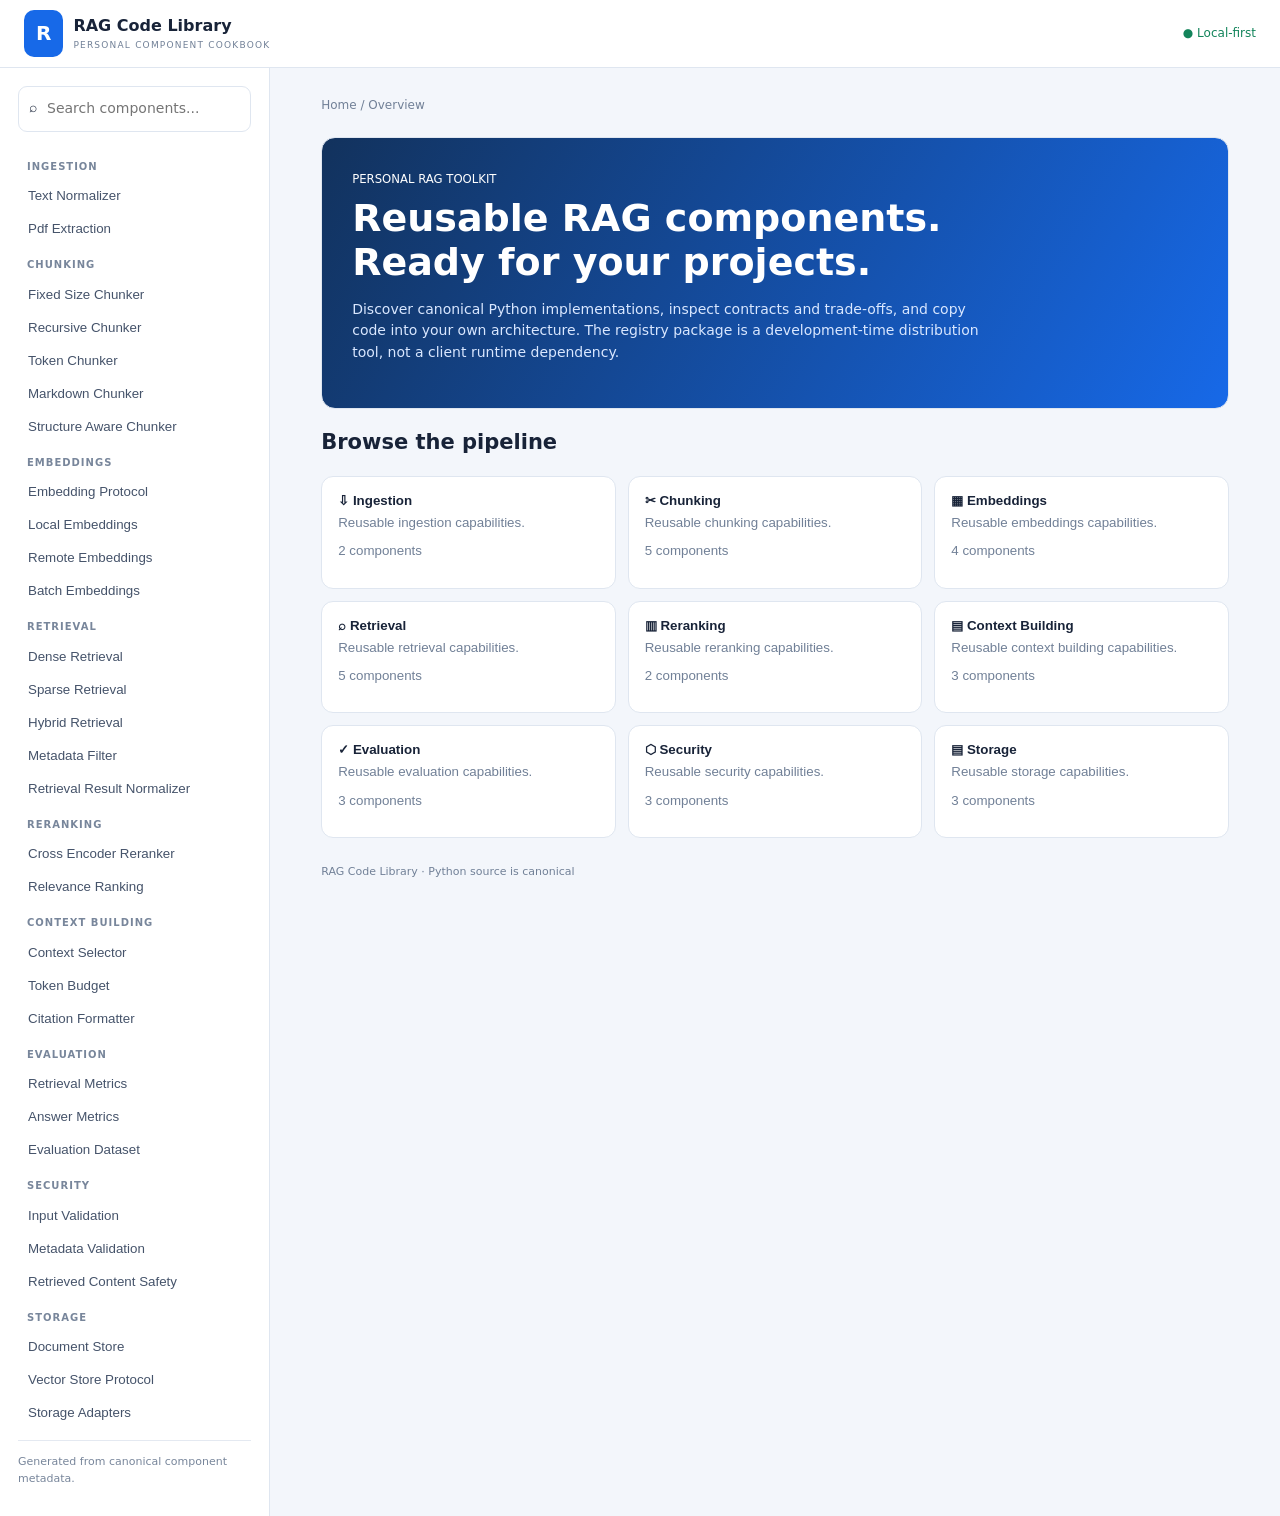
==== cookbook/index.html @ 1e541d45 "Initial commit: scaffold + Genesis adoption state" ====
<!doctype html>
<html lang="en">
<head>
<meta charset="utf-8"><meta name="viewport" content="width=device-width,initial-scale=1">
<meta name="description" content="Local RAG component cookbook"><title>RAG Code Library</title><link rel="stylesheet" href="style.css">
</head>
<body>
<header><div class="brand"><span class="mark">R</span><div><strong>RAG Code Library</strong><small>PERSONAL COMPONENT COOKBOOK</small></div></div><span class="local">● Local-first</span></header>
<div class="layout"><aside><label class="search"><span>⌕</span><input id="search" placeholder="Search components..."></label><nav id="nav"></nav><p class="aside-note">Generated from canonical component metadata.</p></aside>
<main><div class="crumb" id="crumb">Home / Overview</div><section id="content"></section><footer>RAG Code Library · Python source is canonical</footer></main></div>
<script src="data.js"></script><script src="script.js"></script>
</body></html>
---- cookbook/style.css ----
*{box-sizing:border-box}body{margin:0;background:#f3f6fb;color:#182338;font:14px/1.55 system-ui,-apple-system,Segoe UI,sans-serif}header{height:68px;background:#fff;border-bottom:1px solid #dfe6f0;display:flex;align-items:center;justify-content:space-between;padding:0 24px;position:sticky;top:0}.brand{display:flex;gap:10px;align-items:center}.mark{background:#1769e8;color:#fff;border-radius:10px;padding:8px 12px;font-weight:800;font-size:20px}.brand strong,.brand small{display:block}.brand strong{font-size:16px}.brand small{font-size:9px;letter-spacing:1.2px;color:#718097}.local{font-size:12px;color:#13845b}.layout{display:grid;grid-template-columns:270px minmax(0,1fr);min-height:calc(100vh - 68px)}aside{background:#fff;border-right:1px solid #dfe6f0;padding:18px;display:flex;flex-direction:column} .search{display:flex;gap:8px;padding:10px;border:1px solid #dfe6f0;border-radius:9px;margin-bottom:15px}.search input{border:0;outline:0;width:100%;font:inherit}nav{flex:1}nav button{display:block;text-align:left;width:100%;padding:9px 10px;border:0;background:transparent;border-radius:7px;color:#45536a;cursor:pointer}nav button:hover,nav button.active{background:#eaf2ff;color:#1769e8}.group{font-size:10px;text-transform:uppercase;letter-spacing:1px;color:#78869b;font-weight:800;padding:12px 9px 5px}.aside-note{border-top:1px solid #e4e9f1;padding-top:12px;color:#78869b;font-size:11px}main{padding:28px clamp(16px,4vw,54px);min-width:0}.crumb{font-size:12px;color:#718097;margin-bottom:22px}.hero,.panel,.component{background:#fff;border:1px solid #dfe6f0;border-radius:14px;padding:22px;margin-bottom:15px}.hero{background:linear-gradient(120deg,#12325d,#1769e8);color:white;padding:30px}.hero h1{font-size:clamp(25px,3vw,38px);line-height:1.15;margin:8px 0}.hero p{color:#d9e7ff;max-width:650px}.grid{display:grid;grid-template-columns:repeat(3,minmax(0,1fr));gap:12px}.card{background:#fff;border:1px solid #dfe6f0;border-radius:12px;padding:16px;text-align:left;cursor:pointer;color:inherit}.card:hover{border-color:#1769e8;transform:translateY(-1px)}.card strong{display:block;margin-bottom:7px}.muted{color:#718097}.tags{display:flex;flex-wrap:wrap;gap:6px;margin:12px 0}.tag{font-size:11px;background:#eef3fa;border-radius:5px;padding:4px 7px;color:#52627b}.tabs{display:flex;gap:5px;border-bottom:1px solid #dfe6f0;margin:18px 0}.tabs button{background:transparent;border:0;padding:10px 12px;cursor:pointer;color:#718097}.tabs button.active{color:#1769e8;border-bottom:2px solid #1769e8;font-weight:700}.codehead{display:flex;align-items:center;justify-content:space-between;gap:10px;background:#f7f9fc;border-bottom:1px solid #dfe6f0;padding:10px 13px}.codehead button{background:#1769e8;color:white;border:0;border-radius:7px;padding:7px 10px;cursor:pointer}pre{white-space:pre;overflow:auto;background:#fbfcfe;padding:16px;margin:0;font:12px/1.7 ui-monospace,SFMono-Regular,Consolas,monospace}.codebox{border:1px solid #dfe6f0;border-radius:10px;overflow:hidden}li{margin:5px 0}footer{padding:25px 0;color:#718097;font-size:11px}@media(max-width:850px){.layout{grid-template-columns:1fr}aside{border-right:0;border-bottom:1px solid #dfe6f0;max-height:300px}.grid{grid-template-columns:repeat(2,minmax(0,1fr))}}@media(max-width:560px){header{padding:0 12px}.grid{grid-template-columns:1fr}main{padding:18px 12px}.hero{padding:22px}}
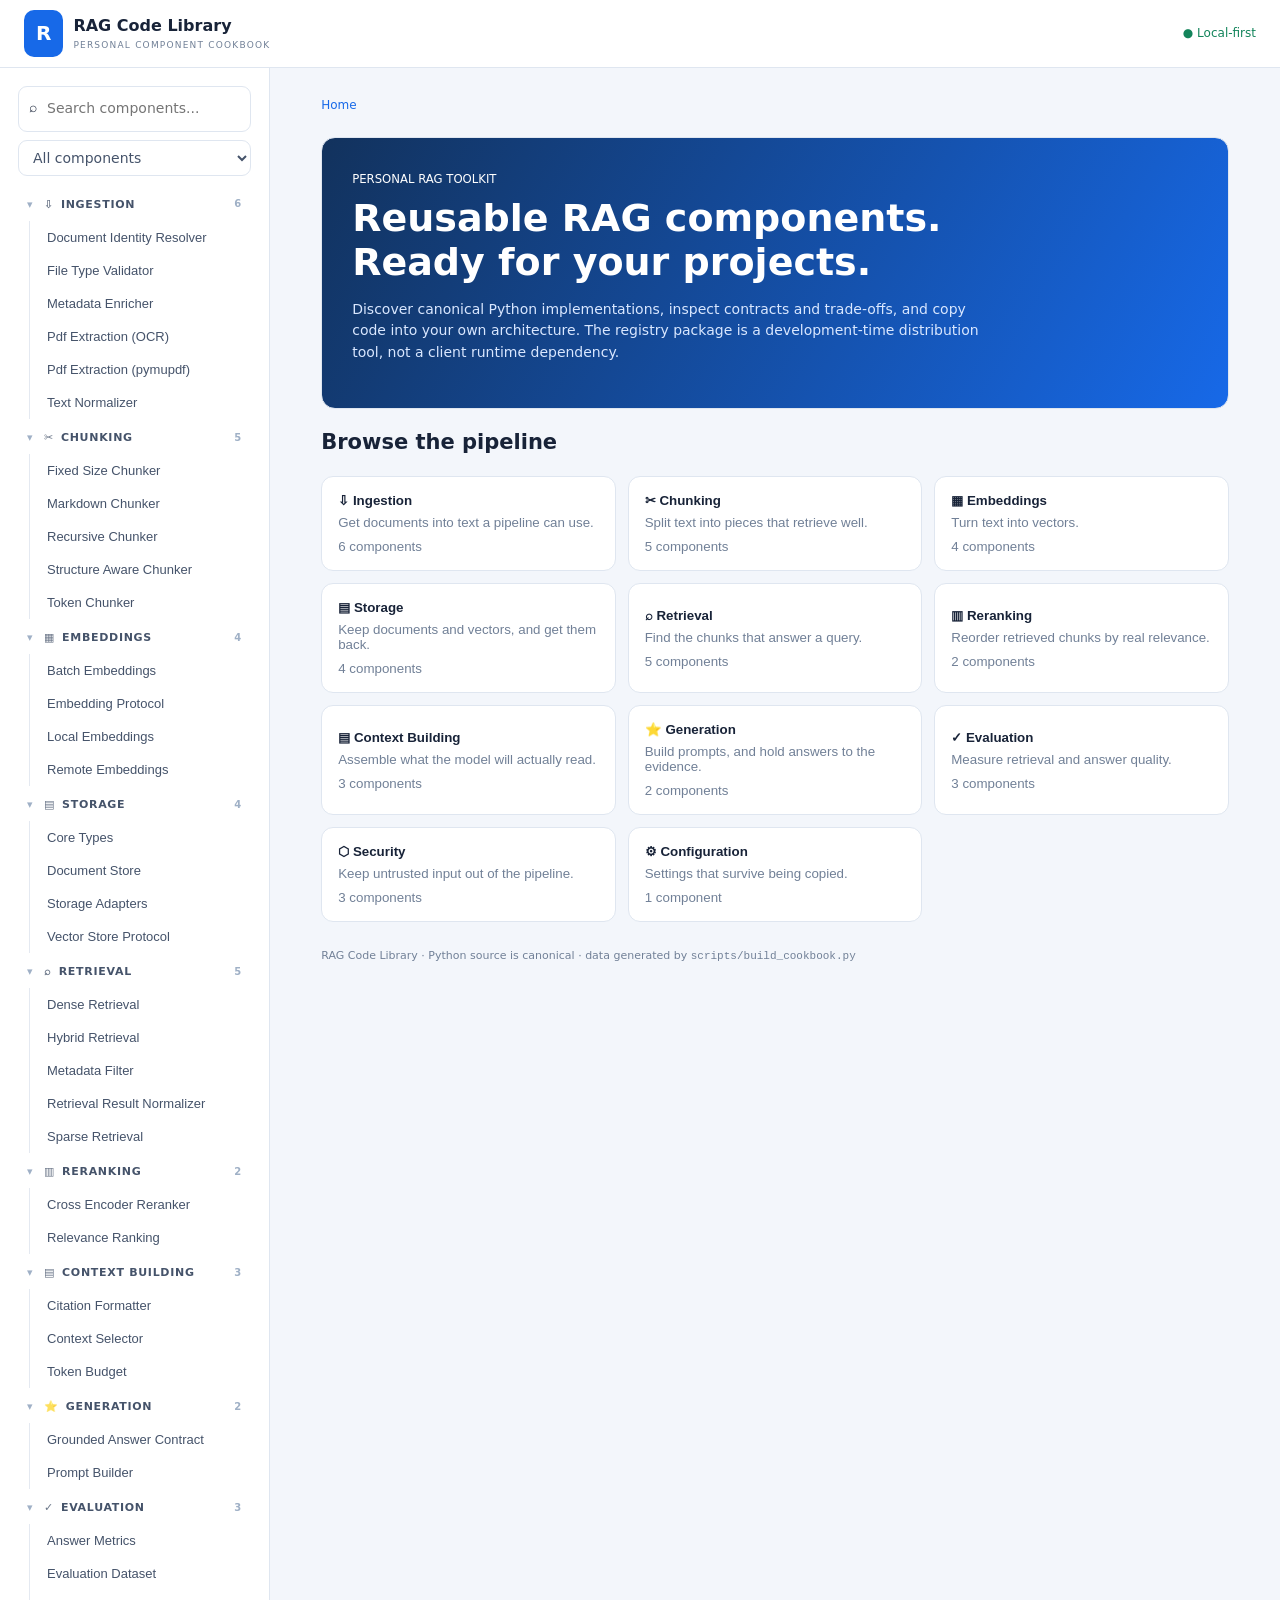
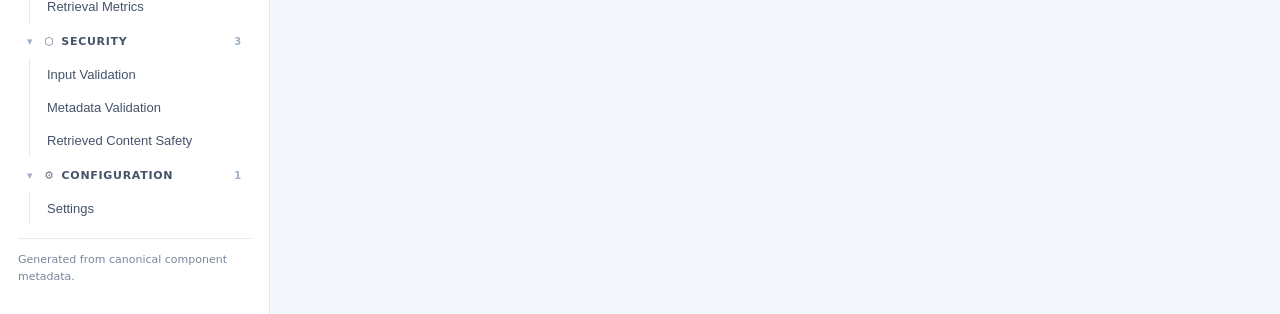
==== commit a8dd0d73: "Commit RAG Code Library v1: components, ragkit CLI, cookbook, verification evidence - 35 reusable RA" ====
--- a/cookbook/index.html
+++ b/cookbook/index.html
@@ -6,7 +6,7 @@
 </head>
 <body>
 <header><div class="brand"><span class="mark">R</span><div><strong>RAG Code Library</strong><small>PERSONAL COMPONENT COOKBOOK</small></div></div><span class="local">● Local-first</span></header>
-<div class="layout"><aside><label class="search"><span>⌕</span><input id="search" placeholder="Search components..."></label><nav id="nav"></nav><p class="aside-note">Generated from canonical component metadata.</p></aside>
-<main><div class="crumb" id="crumb">Home / Overview</div><section id="content"></section><footer>RAG Code Library · Python source is canonical</footer></main></div>
+<div class="layout"><aside><div class="tools"><label class="search"><span>&#8981;</span><input id="search" placeholder="Search components..."></label><select id="filter" aria-label="Filter components"></select></div><nav id="nav"></nav><p class="aside-note">Generated from canonical component metadata.</p></aside>
+<main><div class="crumb" id="crumb"></div><section id="content"></section><footer>RAG Code Library &middot; Python source is canonical &middot; data generated by <code>scripts/build_cookbook.py</code></footer></main></div>
 <script src="data.js"></script><script src="script.js"></script>
 </body></html>
--- a/cookbook/style.css
+++ b/cookbook/style.css
@@ -1 +1,52 @@
 *{box-sizing:border-box}body{margin:0;background:#f3f6fb;color:#182338;font:14px/1.55 system-ui,-apple-system,Segoe UI,sans-serif}header{height:68px;background:#fff;border-bottom:1px solid #dfe6f0;display:flex;align-items:center;justify-content:space-between;padding:0 24px;position:sticky;top:0}.brand{display:flex;gap:10px;align-items:center}.mark{background:#1769e8;color:#fff;border-radius:10px;padding:8px 12px;font-weight:800;font-size:20px}.brand strong,.brand small{display:block}.brand strong{font-size:16px}.brand small{font-size:9px;letter-spacing:1.2px;color:#718097}.local{font-size:12px;color:#13845b}.layout{display:grid;grid-template-columns:270px minmax(0,1fr);min-height:calc(100vh - 68px)}aside{background:#fff;border-right:1px solid #dfe6f0;padding:18px;display:flex;flex-direction:column} .search{display:flex;gap:8px;padding:10px;border:1px solid #dfe6f0;border-radius:9px;margin-bottom:15px}.search input{border:0;outline:0;width:100%;font:inherit}nav{flex:1}nav button{display:block;text-align:left;width:100%;padding:9px 10px;border:0;background:transparent;border-radius:7px;color:#45536a;cursor:pointer}nav button:hover,nav button.active{background:#eaf2ff;color:#1769e8}.group{font-size:10px;text-transform:uppercase;letter-spacing:1px;color:#78869b;font-weight:800;padding:12px 9px 5px}.aside-note{border-top:1px solid #e4e9f1;padding-top:12px;color:#78869b;font-size:11px}main{padding:28px clamp(16px,4vw,54px);min-width:0}.crumb{font-size:12px;color:#718097;margin-bottom:22px}.hero,.panel,.component{background:#fff;border:1px solid #dfe6f0;border-radius:14px;padding:22px;margin-bottom:15px}.hero{background:linear-gradient(120deg,#12325d,#1769e8);color:white;padding:30px}.hero h1{font-size:clamp(25px,3vw,38px);line-height:1.15;margin:8px 0}.hero p{color:#d9e7ff;max-width:650px}.grid{display:grid;grid-template-columns:repeat(3,minmax(0,1fr));gap:12px}.card{background:#fff;border:1px solid #dfe6f0;border-radius:12px;padding:16px;text-align:left;cursor:pointer;color:inherit}.card:hover{border-color:#1769e8;transform:translateY(-1px)}.card strong{display:block;margin-bottom:7px}.muted{color:#718097}.tags{display:flex;flex-wrap:wrap;gap:6px;margin:12px 0}.tag{font-size:11px;background:#eef3fa;border-radius:5px;padding:4px 7px;color:#52627b}.tabs{display:flex;gap:5px;border-bottom:1px solid #dfe6f0;margin:18px 0}.tabs button{background:transparent;border:0;padding:10px 12px;cursor:pointer;color:#718097}.tabs button.active{color:#1769e8;border-bottom:2px solid #1769e8;font-weight:700}.codehead{display:flex;align-items:center;justify-content:space-between;gap:10px;background:#f7f9fc;border-bottom:1px solid #dfe6f0;padding:10px 13px}.codehead button{background:#1769e8;color:white;border:0;border-radius:7px;padding:7px 10px;cursor:pointer}pre{white-space:pre;overflow:auto;background:#fbfcfe;padding:16px;margin:0;font:12px/1.7 ui-monospace,SFMono-Regular,Consolas,monospace}.codebox{border:1px solid #dfe6f0;border-radius:10px;overflow:hidden}li{margin:5px 0}footer{padding:25px 0;color:#718097;font-size:11px}@media(max-width:850px){.layout{grid-template-columns:1fr}aside{border-right:0;border-bottom:1px solid #dfe6f0;max-height:300px}.grid{grid-template-columns:repeat(2,minmax(0,1fr))}}@media(max-width:560px){header{padding:0 12px}.grid{grid-template-columns:1fr}main{padding:18px 12px}.hero{padding:22px}}
+
+/* ---- T-12: collapsible groups, filtering, tabs, breadcrumbs, markdown ---- */
+.tools{display:flex;flex-direction:column;gap:8px;margin-bottom:12px}
+.search{margin:0}
+#filter{border:1px solid #dfe6f0;border-radius:9px;padding:8px 10px;font:inherit;color:#45536a;background:#fff}
+.group{font-size:inherit;text-transform:none;letter-spacing:0;color:inherit;font-weight:400;padding:0;margin-bottom:2px}
+.group-head{display:flex;align-items:center;gap:7px;width:100%;padding:8px 9px;border:0;background:transparent;border-radius:7px;cursor:pointer;color:#45536a;font:inherit;font-weight:700;font-size:11px;text-transform:uppercase;letter-spacing:.7px;text-align:left}
+.group-head:hover{background:#f2f6fc}
+.chev{color:#9fb0c6;width:10px;display:inline-block}
+.cat-icon{opacity:.8}
+.group-head .count{margin-left:auto;color:#9fb0c6;font-weight:600;font-size:10px}
+.group-body{margin-left:11px;border-left:1px solid #e4e9f1;padding-left:5px}
+.nav-item{padding-left:12px !important;font-size:13px}
+.none{padding:6px 10px;margin:0}
+.tabs{display:flex;gap:4px;border-bottom:1px solid #e4e9f1;margin:16px 0 0;padding-bottom:0}
+.tabs button{border:0;background:transparent;padding:9px 13px;cursor:pointer;color:#718097;font:inherit;font-weight:600;border-bottom:2px solid transparent;border-radius:6px 6px 0 0;margin-bottom:-1px}
+.tabs button:hover{color:#1769e8}
+.tabs button.active{color:#1769e8;border-bottom-color:#1769e8}
+.lede{font-size:15px;color:#3d4a5f;max-width:74ch}
+.tag-good{background:#e4f7ee;color:#13845b}
+.tag-warn{background:#fdf1de;color:#a56a08}
+.tag-svc{background:#fdeaea;color:#c0392b}
+.meta{display:flex;gap:6px;margin-top:9px;flex-wrap:wrap}
+.pill{display:inline-block;padding:3px 9px;border-radius:20px;background:#eef3fa;color:#2d4a75;font-size:12px;margin:0 5px 5px 0;text-decoration:none}
+a.pill:hover{background:#e2ecfb}
+.files{display:grid;grid-template-columns:130px minmax(0,1fr);gap:9px 16px;margin:0}
+.files dt{color:#718097;font-size:12px;font-weight:600;padding-top:2px}
+.files dd{margin:0;min-width:0;overflow-wrap:anywhere}
+.crumb a{color:#1769e8;text-decoration:none}
+.crumb a:hover{text-decoration:underline}
+.crumb .sep{color:#c3cede}
+.codebox{border:1px solid #12325d;border-radius:11px;overflow:hidden;margin:14px 0}
+.codehead{display:flex;align-items:center;justify-content:space-between;gap:10px;background:#12325d;color:#cfe0ff;padding:9px 13px;font-size:12px}
+.codehead strong{overflow-wrap:anywhere}
+.codehead button{border:0;background:#1769e8;color:#fff;padding:6px 12px;border-radius:7px;cursor:pointer;font:inherit;font-size:12px;font-weight:600;white-space:nowrap}
+.codehead button:hover{background:#2f7cf0}
+.codehead button.failed{background:#c0392b}
+.codebox pre{margin:0;max-height:60vh;overflow:auto;background:#0d2444}
+.codebox code{display:block;padding:14px;color:#dbe7fb;font:12.5px/1.6 ui-monospace,Consolas,monospace;white-space:pre}
+.panel h2{font-size:14px;text-transform:uppercase;letter-spacing:.8px;color:#718097;margin:0 0 10px}
+.panel h3,.panel h4{margin:16px 0 6px}
+.panel table{width:100%;border-collapse:collapse;margin:10px 0;font-size:13px}
+.panel th,.panel td{border:1px solid #e4e9f1;padding:7px 9px;text-align:left;vertical-align:top}
+.panel th{background:#f5f8fd}
+.panel ul,.panel ol{padding-left:20px;margin:8px 0}
+.panel li{margin:4px 0}
+.panel pre{background:#0d2444;border-radius:9px;padding:12px;overflow:auto}
+.panel pre code{color:#dbe7fb;font:12.5px/1.6 ui-monospace,Consolas,monospace;white-space:pre}
+.panel p code{background:#eef3fa;padding:1px 5px;border-radius:5px;color:#2d4a75;font-size:12.5px}
+.panel blockquote{border-left:3px solid #cfe0ff;margin:8px 0;padding:2px 14px;color:#55637a}
+.panel a{color:#1769e8}
